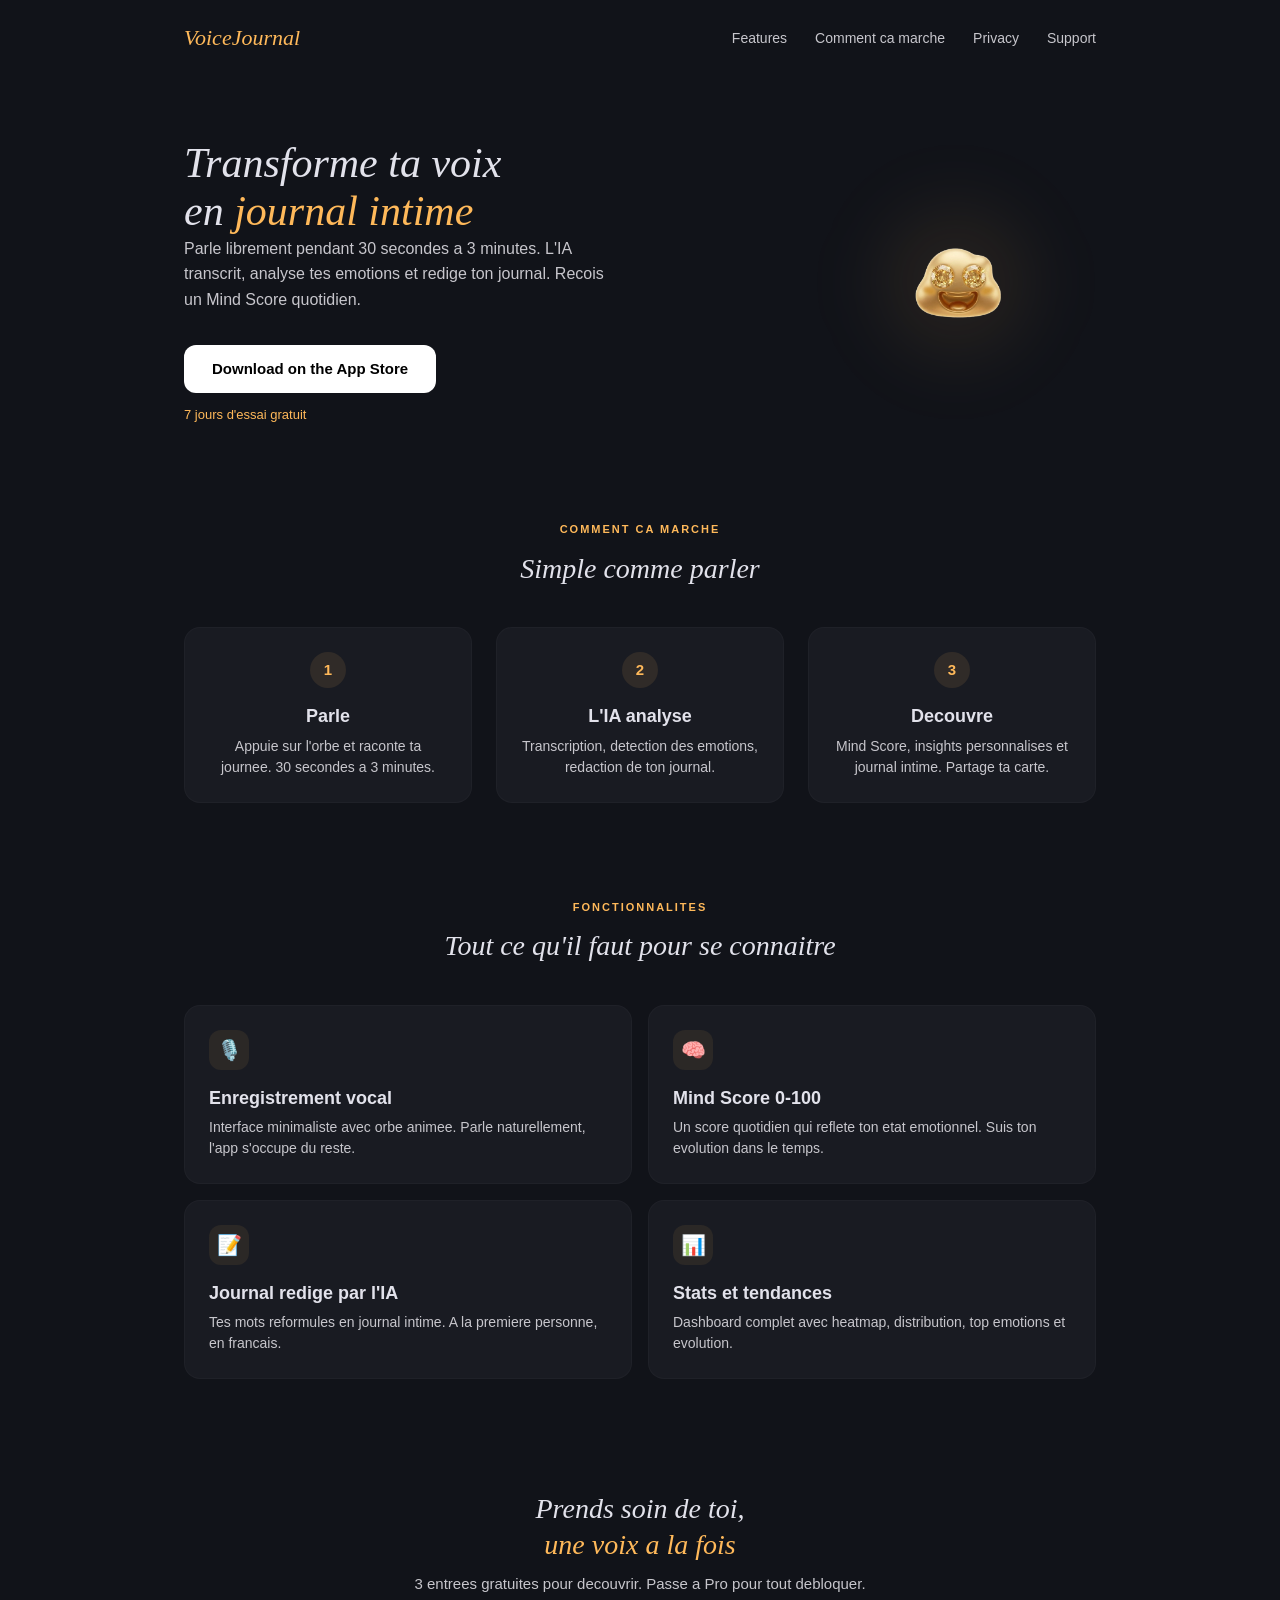
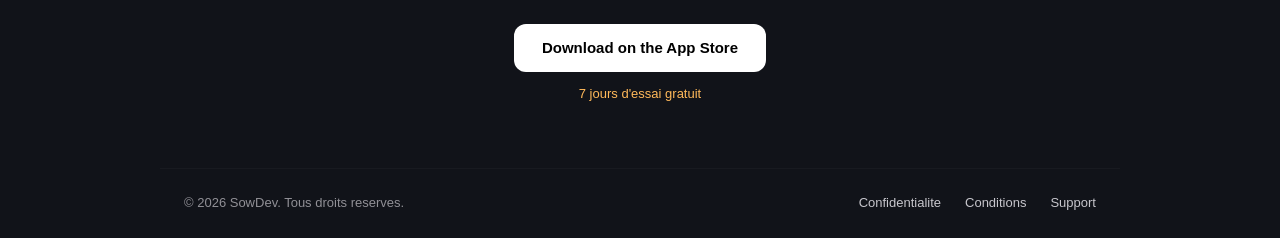
==== index.html @ 60738729 "feat: VoiceJournal landing page with privacy, terms, support - Landing page: hero with mascot + glow" ====
<!DOCTYPE html>
<html lang="fr">
<head>
  <meta charset="UTF-8">
  <meta name="viewport" content="width=device-width, initial-scale=1.0">
  <title>VoiceJournal — Transforme ta voix en journal intime</title>
  <meta name="description" content="VoiceJournal transforme ta voix en journal intime. Parle librement, l'IA transcrit, analyse tes emotions et redige ton journal. Mind Score quotidien 0-100.">
  <meta property="og:title" content="VoiceJournal — Transforme ta voix en journal intime">
  <meta property="og:description" content="Parle librement. L'IA transcrit, analyse tes emotions et redige ton journal.">
  <meta property="og:type" content="website">
  <meta property="og:image" content="assets/mascot-happy.png">
  <link rel="icon" type="image/png" href="assets/favicon.png">
  <link rel="stylesheet" href="styles.css">
  <style>
    /* ===== HERO ===== */
    .hero {
      display: flex; align-items: center; gap: 48px;
      max-width: var(--max-width); margin: 0 auto;
      padding: 64px var(--px) 48px;
    }
    .hero-content { flex: 1; }
    .hero-content p { margin-bottom: 32px; max-width: 440px; }
    .hero-mascot {
      position: relative; width: 280px; flex-shrink: 0;
      display: flex; align-items: center; justify-content: center;
    }
    .hero-mascot .glow {
      position: absolute; width: 220px; height: 220px; border-radius: 50%;
      background: radial-gradient(circle, rgba(255,185,90,0.12) 0%, transparent 70%);
      filter: blur(30px);
    }
    .hero-mascot img {
      width: 200px; height: 200px; object-fit: contain;
      position: relative; z-index: 1;
      animation: float 3s ease-in-out infinite;
    }
    @keyframes float {
      0%, 100% { transform: translateY(0); }
      50% { transform: translateY(-10px); }
    }

    /* ===== HOW IT WORKS ===== */
    .how { max-width: var(--max-width); margin: 0 auto; padding: 48px var(--px); }
    .how h2 { text-align: center; margin-bottom: 40px; }
    .steps { display: flex; gap: 24px; }
    .step { flex: 1; text-align: center; }
    .step-number {
      width: 36px; height: 36px; border-radius: 50%;
      background: rgba(255,185,90,0.1); color: var(--secondary);
      display: inline-flex; align-items: center; justify-content: center;
      font-weight: 700; font-size: 15px; margin-bottom: 16px;
      font-family: 'Manrope', sans-serif;
    }
    .step h3 { margin-bottom: 6px; }
    .step p { font-size: 14px; }

    /* ===== FEATURES ===== */
    .features { max-width: var(--max-width); margin: 0 auto; padding: 48px var(--px); }
    .features h2 { text-align: center; margin-bottom: 40px; }
    .features-grid { display: grid; grid-template-columns: 1fr 1fr; gap: 16px; }

    /* ===== CTA ===== */
    .cta {
      max-width: var(--max-width); margin: 0 auto;
      padding: 64px var(--px); text-align: center;
    }
    .cta h2 { margin-bottom: 8px; }
    .cta > p { margin-bottom: 28px; font-size: 15px; }

    /* ===== RESPONSIVE ===== */
    @media (max-width: 767px) {
      .hero {
        flex-direction: column-reverse; gap: 32px;
        padding: 32px var(--px) 32px; text-align: center;
      }
      .hero-content p { max-width: 100%; }
      .hero-mascot { width: auto; }
      .hero-mascot img { width: 140px; height: 140px; }
      .hero-mascot .glow { width: 160px; height: 160px; }
      .steps { flex-direction: column; gap: 16px; }
      .features-grid { grid-template-columns: 1fr; }
      .cta { padding: 48px var(--px); }
    }
  </style>
</head>
<body>

  <nav class="nav">
    <a class="nav-logo" href="/">VoiceJournal</a>
    <ul class="nav-links">
      <li><a href="#features">Features</a></li>
      <li><a href="#how">Comment ca marche</a></li>
      <li><a href="privacy.html">Privacy</a></li>
      <li><a href="support.html">Support</a></li>
    </ul>
  </nav>

  <section class="hero">
    <div class="hero-content">
      <h1>Transforme ta voix<br>en <span class="accent">journal intime</span></h1>
      <p>Parle librement pendant 30 secondes a 3 minutes. L'IA transcrit, analyse tes emotions et redige ton journal. Recois un Mind Score quotidien.</p>
      <a class="app-store-badge" href="#">Download on the App Store</a>
      <span class="trial-text">7 jours d'essai gratuit</span>
    </div>
    <div class="hero-mascot">
      <div class="glow"></div>
      <img src="assets/mascot-happy.png" alt="VoiceJournal mascot" loading="eager">
    </div>
  </section>

  <section class="how" id="how">
    <div class="section-label">Comment ca marche</div>
    <h2>Simple comme parler</h2>
    <div class="steps">
      <div class="card step">
        <div class="step-number">1</div>
        <h3>Parle</h3>
        <p>Appuie sur l'orbe et raconte ta journee. 30 secondes a 3 minutes.</p>
      </div>
      <div class="card step">
        <div class="step-number">2</div>
        <h3>L'IA analyse</h3>
        <p>Transcription, detection des emotions, redaction de ton journal.</p>
      </div>
      <div class="card step">
        <div class="step-number">3</div>
        <h3>Decouvre</h3>
        <p>Mind Score, insights personnalises et journal intime. Partage ta carte.</p>
      </div>
    </div>
  </section>

  <section class="features" id="features">
    <div class="section-label">Fonctionnalites</div>
    <h2>Tout ce qu'il faut pour se connaitre</h2>
    <div class="features-grid">
      <div class="card">
        <div class="card-icon">🎙️</div>
        <h3>Enregistrement vocal</h3>
        <p>Interface minimaliste avec orbe animee. Parle naturellement, l'app s'occupe du reste.</p>
      </div>
      <div class="card">
        <div class="card-icon">🧠</div>
        <h3>Mind Score 0-100</h3>
        <p>Un score quotidien qui reflete ton etat emotionnel. Suis ton evolution dans le temps.</p>
      </div>
      <div class="card">
        <div class="card-icon">📝</div>
        <h3>Journal redige par l'IA</h3>
        <p>Tes mots reformules en journal intime. A la premiere personne, en francais.</p>
      </div>
      <div class="card">
        <div class="card-icon">📊</div>
        <h3>Stats et tendances</h3>
        <p>Dashboard complet avec heatmap, distribution, top emotions et evolution.</p>
      </div>
    </div>
  </section>

  <section class="cta">
    <h2>Prends soin de toi,<br><span class="accent">une voix a la fois</span></h2>
    <p>3 entrees gratuites pour decouvrir. Passe a Pro pour tout debloquer.</p>
    <a class="app-store-badge" href="#">Download on the App Store</a>
    <span class="trial-text">7 jours d'essai gratuit</span>
  </section>

  <footer class="footer">
    <span>&copy; 2026 SowDev. Tous droits reserves.</span>
    <div class="footer-links">
      <a href="privacy.html">Confidentialite</a>
      <a href="terms.html">Conditions</a>
      <a href="support.html">Support</a>
    </div>
  </footer>

</body>
</html>
---- styles.css ----
/* ===== RESET ===== */
*, *::before, *::after { margin: 0; padding: 0; box-sizing: border-box; }
html { scroll-behavior: smooth; }

/* ===== FONTS ===== */
@import url('https://fonts.googleapis.com/css2?family=Newsreader:ital,wght@1,400&family=Manrope:wght@400;500;600;700&display=swap');

/* ===== DESIGN TOKENS ===== */
:root {
  --background: #111319;
  --surface-low: #191b22;
  --surface-container: #1e1f26;
  --surface-high: #282a30;
  --secondary: #ffb95a;
  --secondary-container: #c68315;
  --on-surface: #e2e2eb;
  --on-surface-variant: #c7c6cc;
  --outline: #919096;
  --outline-variant: #46464b;
  --ghost-border: rgba(70, 70, 75, 0.15);
  --ember-glow: rgba(255, 185, 90, 0.15);
  --max-width: 960px;
  --px: 24px;
}

body {
  background: var(--background);
  color: var(--on-surface);
  font-family: 'Manrope', -apple-system, BlinkMacSystemFont, sans-serif;
  font-size: 16px;
  line-height: 1.6;
  -webkit-font-smoothing: antialiased;
}

/* ===== TYPOGRAPHY ===== */
h1, h2 { font-family: 'Newsreader', Georgia, serif; font-style: italic; font-weight: 400; }
h1 { font-size: 42px; line-height: 1.15; }
h2 { font-size: 28px; line-height: 1.3; }
h3 { font-size: 18px; line-height: 1.4; font-family: 'Manrope', sans-serif; font-weight: 600; }
p { color: var(--on-surface-variant); }
a { color: var(--secondary); text-decoration: none; transition: opacity 0.2s; }
a:hover { opacity: 0.8; }
.accent { color: var(--secondary); }

/* ===== LAYOUT ===== */
.container { max-width: var(--max-width); margin: 0 auto; padding: 0 var(--px); }

/* ===== NAV ===== */
.nav {
  display: flex; justify-content: space-between; align-items: center;
  max-width: var(--max-width); margin: 0 auto;
  padding: 20px var(--px);
}
.nav-logo {
  font-family: 'Newsreader', Georgia, serif; font-style: italic;
  font-size: 22px; color: var(--secondary); text-decoration: none;
}
.nav-links { display: flex; gap: 28px; list-style: none; }
.nav-links a {
  color: var(--on-surface-variant); font-size: 14px; font-weight: 500;
  text-decoration: none; transition: color 0.2s;
}
.nav-links a:hover { color: var(--secondary); }

/* ===== SECTION LABEL ===== */
.section-label {
  color: var(--secondary); font-size: 11px; text-transform: uppercase;
  letter-spacing: 2px; font-weight: 600; text-align: center;
  margin-bottom: 12px; font-family: 'Manrope', sans-serif;
}

/* ===== CARDS ===== */
.card {
  background: var(--surface-low); border-radius: 16px; padding: 24px;
  border: 1px solid var(--ghost-border); transition: border-color 0.2s;
}
.card:hover { border-color: rgba(255, 185, 90, 0.2); }
.card-icon {
  width: 40px; height: 40px; border-radius: 12px;
  background: rgba(255, 185, 90, 0.08); display: flex;
  align-items: center; justify-content: center;
  font-size: 20px; margin-bottom: 16px;
}
.card h3 { margin-bottom: 6px; }
.card p { font-size: 14px; line-height: 1.5; }

/* ===== APP STORE BADGE ===== */
.app-store-badge {
  display: inline-block; background: #fff; color: #000;
  padding: 12px 28px; border-radius: 12px; font-weight: 600;
  font-size: 15px; text-decoration: none; transition: transform 0.2s;
}
.app-store-badge:hover { transform: scale(1.03); }
.trial-text {
  display: block; margin-top: 12px; font-size: 13px;
  color: var(--secondary); font-weight: 500;
}

/* ===== FOOTER ===== */
.footer {
  max-width: var(--max-width); margin: 0 auto;
  padding: 24px var(--px);
  border-top: 1px solid var(--ghost-border);
  display: flex; justify-content: space-between; align-items: center;
  font-size: 13px; color: var(--outline);
}
.footer-links { display: flex; gap: 24px; }
.footer-links a { color: var(--on-surface-variant); font-size: 13px; }

/* ===== CONTENT PAGES ===== */
.content-page {
  max-width: var(--max-width); margin: 0 auto;
  padding: 48px var(--px) 64px;
}
.content-page h1 { font-size: 32px; margin-bottom: 8px; }
.content-page .subtitle {
  color: var(--on-surface-variant); font-size: 14px; margin-bottom: 40px;
}
.content-page h2 { font-size: 22px; margin-top: 40px; margin-bottom: 16px; }
.content-page p { margin-bottom: 16px; font-size: 15px; line-height: 1.7; }
.content-page ul {
  margin-bottom: 16px; padding-left: 24px;
  color: var(--on-surface-variant); font-size: 15px; line-height: 1.7;
}
.content-page li { margin-bottom: 8px; }
.content-page strong { color: var(--on-surface); }

/* ===== FAQ ===== */
.faq-item {
  background: var(--surface-low); border-radius: 12px;
  padding: 20px 24px; margin-bottom: 12px;
  border: 1px solid var(--ghost-border);
}
.faq-item h3 { font-size: 15px; margin-bottom: 8px; color: var(--on-surface); }
.faq-item p { font-size: 14px; margin-bottom: 0; }

/* ===== RESPONSIVE ===== */
@media (max-width: 767px) {
  :root { --px: 20px; }
  h1 { font-size: 30px; }
  h2 { font-size: 22px; }

  .nav { flex-direction: column; gap: 12px; padding: 16px var(--px); }
  .nav-links { gap: 16px; }
  .nav-links a { font-size: 13px; }

  .footer { flex-direction: column; gap: 12px; text-align: center; }

  .content-page { padding: 32px var(--px) 48px; }
  .content-page h1 { font-size: 26px; }
  .content-page h2 { font-size: 20px; }
}
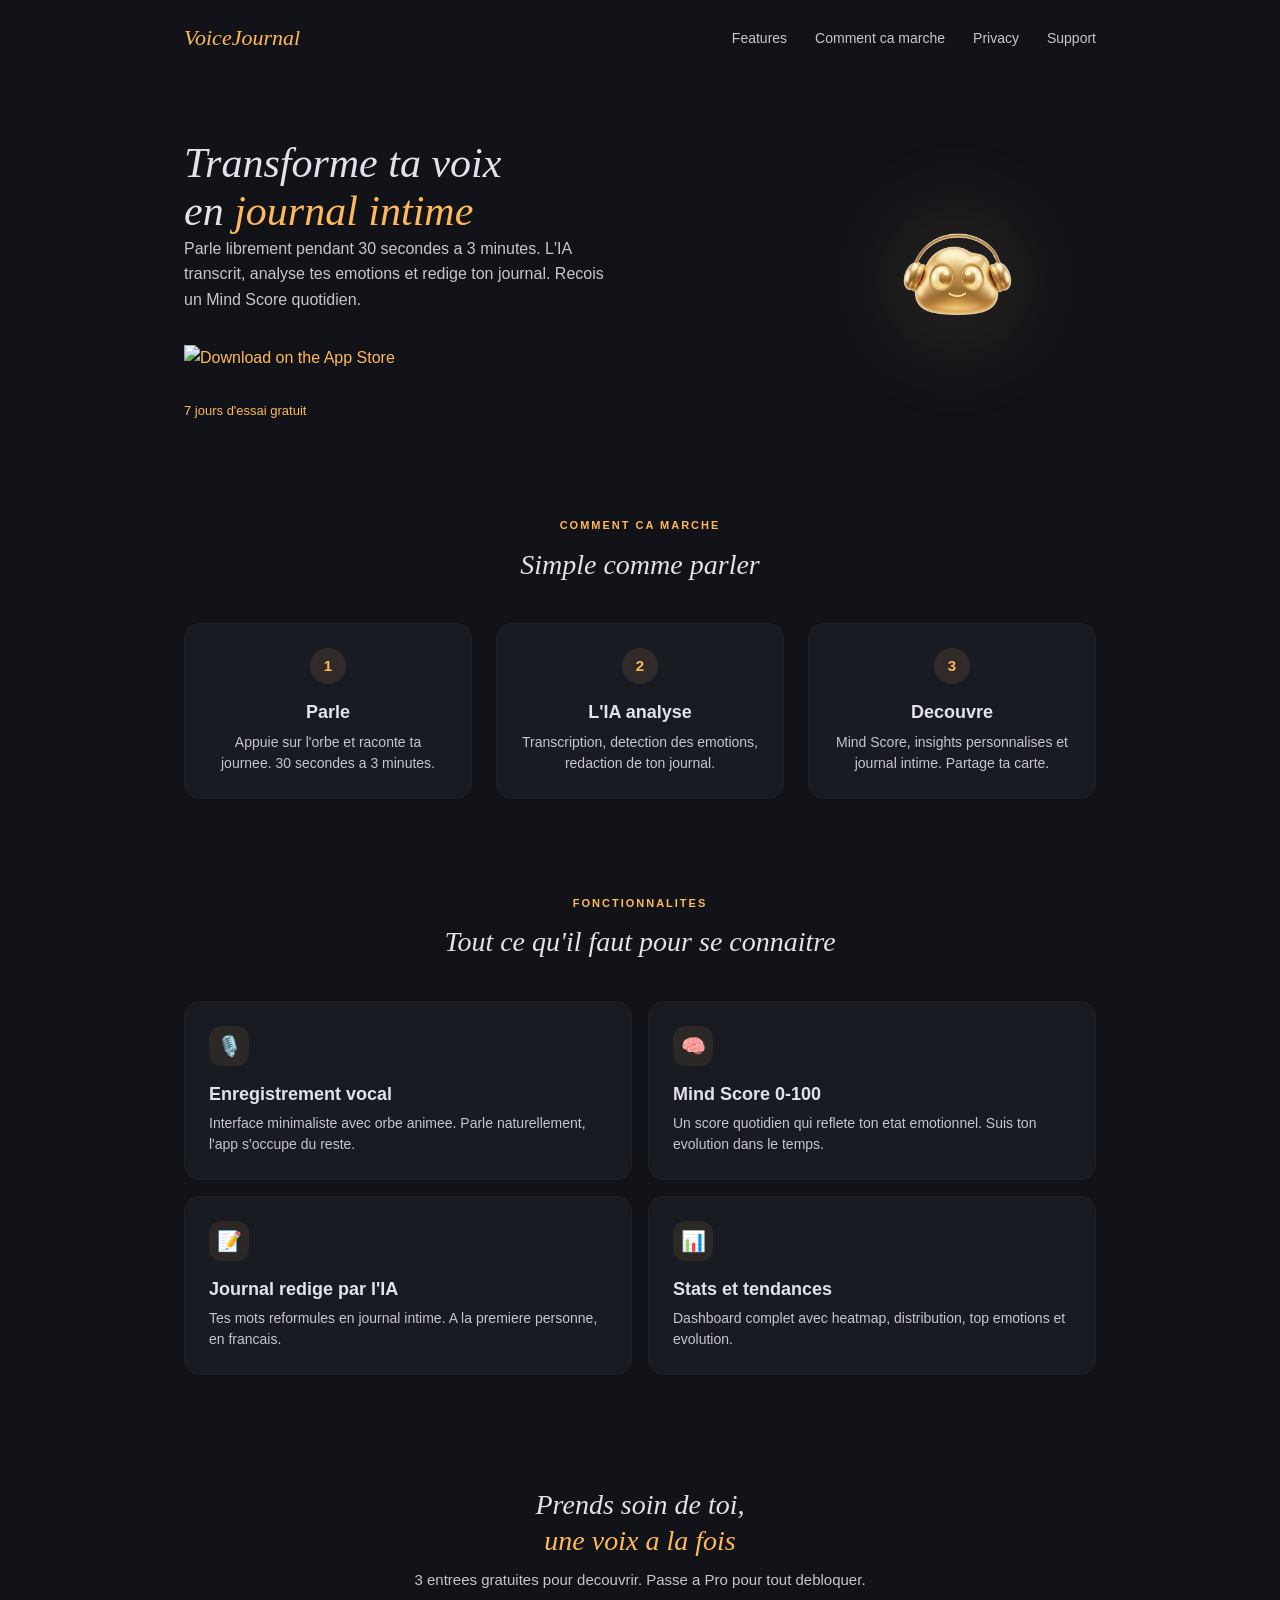
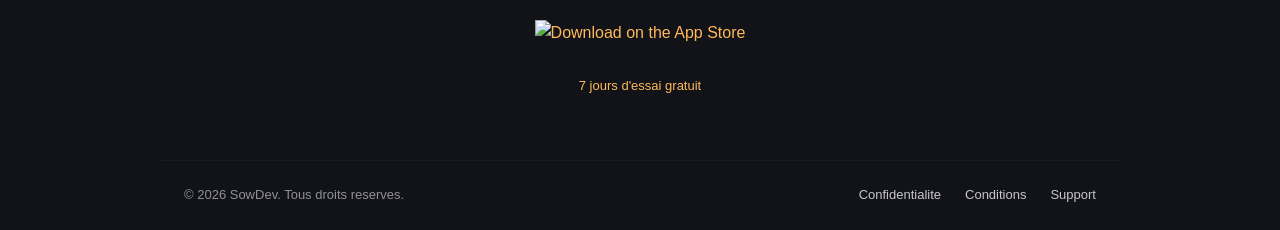
==== commit edc1d3c9: "feat: use mascot-listening + official App Store badge" ====
--- a/index.html
+++ b/index.html
@@ -8,7 +8,7 @@
   <meta property="og:title" content="VoiceJournal — Transforme ta voix en journal intime">
   <meta property="og:description" content="Parle librement. L'IA transcrit, analyse tes emotions et redige ton journal.">
   <meta property="og:type" content="website">
-  <meta property="og:image" content="assets/mascot-happy.png">
+  <meta property="og:image" content="assets/mascot-listening.png">
   <link rel="icon" type="image/png" href="assets/favicon.png">
   <link rel="stylesheet" href="styles.css">
   <style>
@@ -99,12 +99,14 @@
     <div class="hero-content">
       <h1>Transforme ta voix<br>en <span class="accent">journal intime</span></h1>
       <p>Parle librement pendant 30 secondes a 3 minutes. L'IA transcrit, analyse tes emotions et redige ton journal. Recois un Mind Score quotidien.</p>
-      <a class="app-store-badge" href="#">Download on the App Store</a>
+      <a class="app-store-badge" href="#">
+        <img src="https://developer.apple.com/assets/elements/badges/download-on-the-app-store.svg" alt="Download on the App Store" height="44">
+      </a>
       <span class="trial-text">7 jours d'essai gratuit</span>
     </div>
     <div class="hero-mascot">
       <div class="glow"></div>
-      <img src="assets/mascot-happy.png" alt="VoiceJournal mascot" loading="eager">
+      <img src="assets/mascot-listening.png" alt="VoiceJournal mascot" loading="eager">
     </div>
   </section>
 
@@ -160,7 +162,9 @@
   <section class="cta">
     <h2>Prends soin de toi,<br><span class="accent">une voix a la fois</span></h2>
     <p>3 entrees gratuites pour decouvrir. Passe a Pro pour tout debloquer.</p>
-    <a class="app-store-badge" href="#">Download on the App Store</a>
+    <a class="app-store-badge" href="#">
+        <img src="https://developer.apple.com/assets/elements/badges/download-on-the-app-store.svg" alt="Download on the App Store" height="44">
+      </a>
     <span class="trial-text">7 jours d'essai gratuit</span>
   </section>
 
--- a/styles.css
+++ b/styles.css
@@ -86,11 +86,10 @@
 
 /* ===== APP STORE BADGE ===== */
 .app-store-badge {
-  display: inline-block; background: #fff; color: #000;
-  padding: 12px 28px; border-radius: 12px; font-weight: 600;
-  font-size: 15px; text-decoration: none; transition: transform 0.2s;
+  display: inline-block; text-decoration: none; transition: transform 0.2s;
 }
-.app-store-badge:hover { transform: scale(1.03); }
+.app-store-badge:hover { transform: scale(1.03); opacity: 1; }
+.app-store-badge img { display: block; height: 44px; }
 .trial-text {
   display: block; margin-top: 12px; font-size: 13px;
   color: var(--secondary); font-weight: 500;
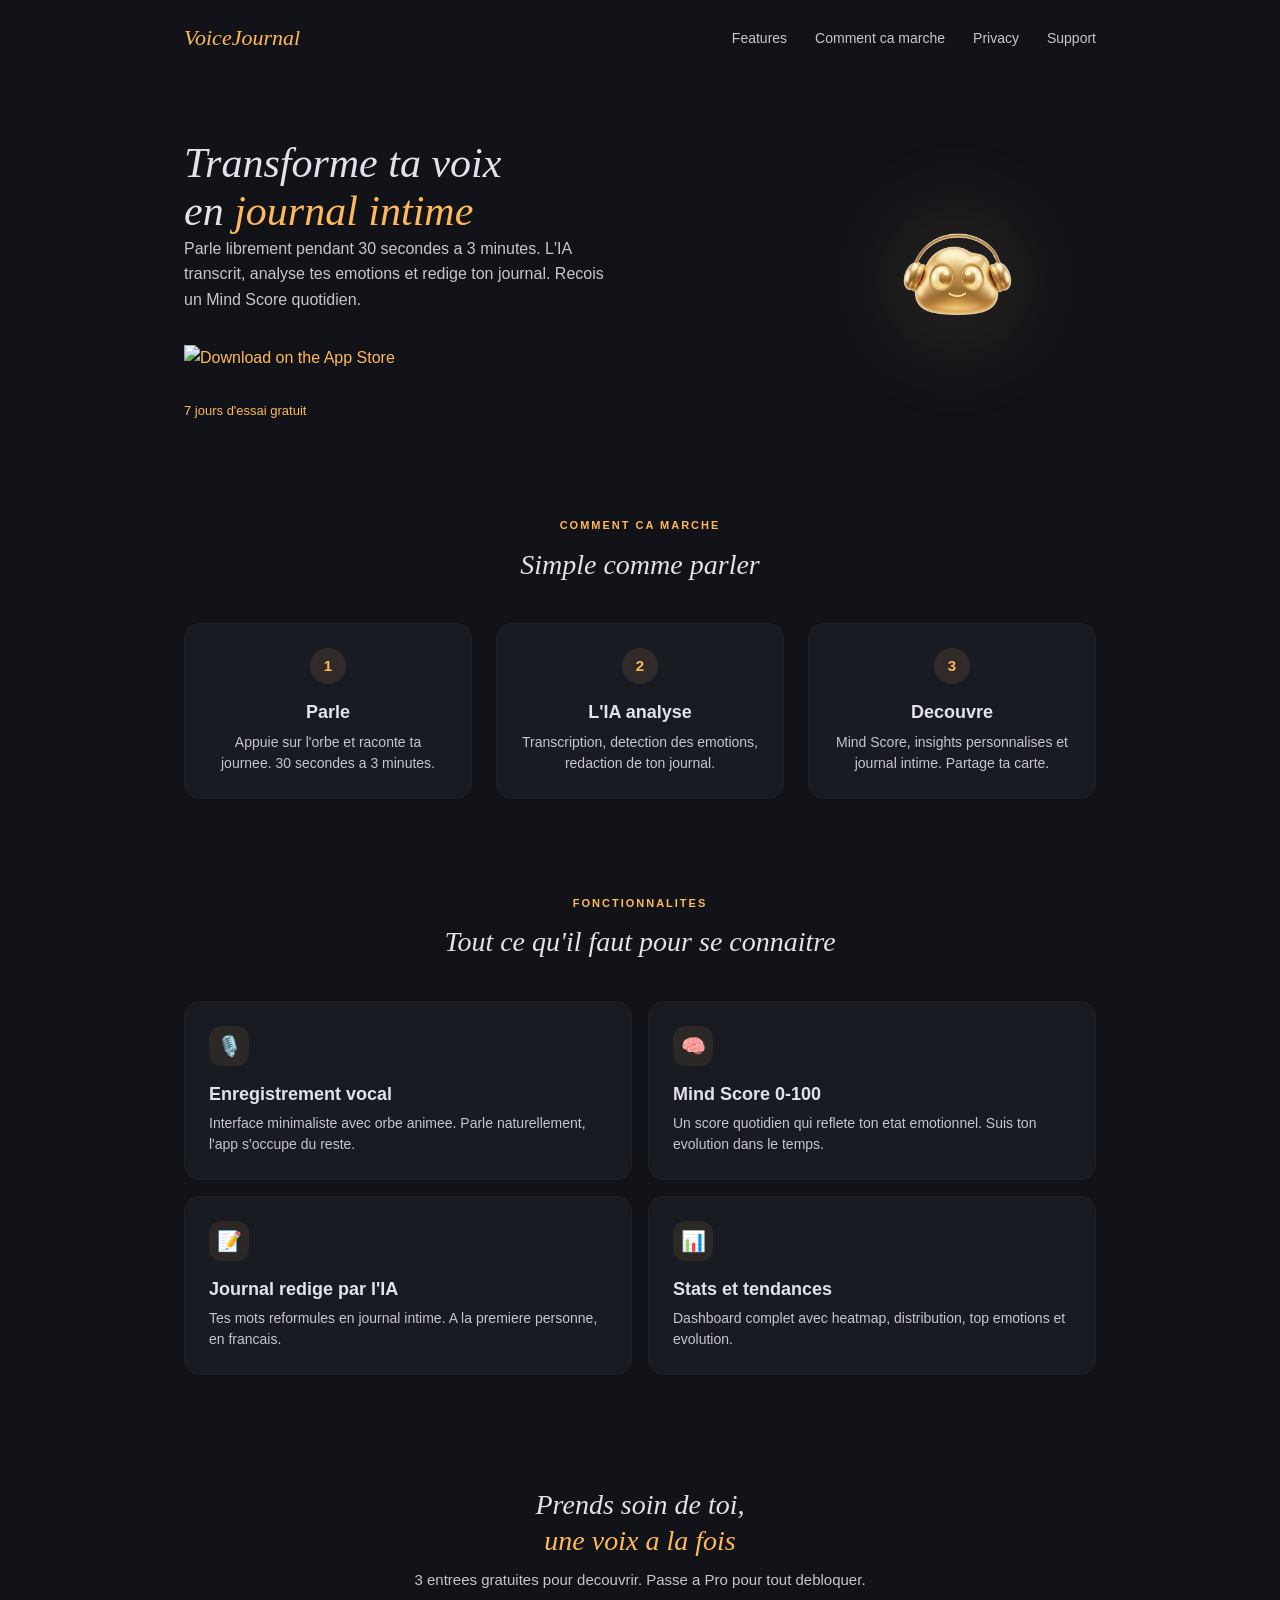
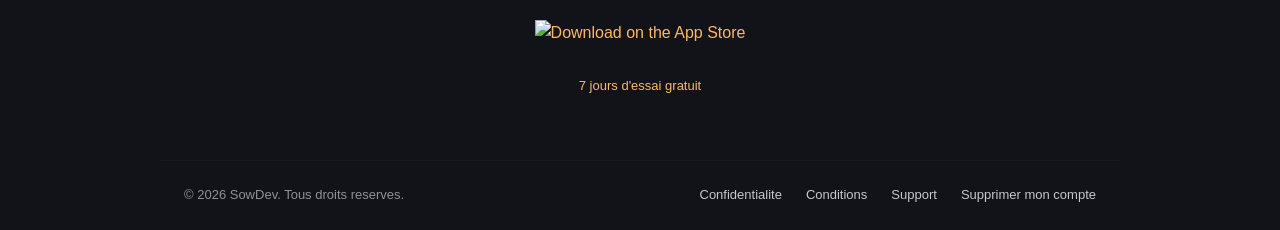
==== commit 89ca8754: "add account deletion page for Google Play compliance - new delete-account.html with procedure, delet" ====
--- a/index.html
+++ b/index.html
@@ -99,7 +99,7 @@
     <div class="hero-content">
       <h1>Transforme ta voix<br>en <span class="accent">journal intime</span></h1>
       <p>Parle librement pendant 30 secondes a 3 minutes. L'IA transcrit, analyse tes emotions et redige ton journal. Recois un Mind Score quotidien.</p>
-      <a class="app-store-badge" href="#">
+      <a class="app-store-badge" href="https://apps.apple.com/fr/app/voicejournal-journal-vocal-ia/id6762176421">
         <img src="https://developer.apple.com/assets/elements/badges/download-on-the-app-store.svg" alt="Download on the App Store" height="44">
       </a>
       <span class="trial-text">7 jours d'essai gratuit</span>
@@ -162,7 +162,7 @@
   <section class="cta">
     <h2>Prends soin de toi,<br><span class="accent">une voix a la fois</span></h2>
     <p>3 entrees gratuites pour decouvrir. Passe a Pro pour tout debloquer.</p>
-    <a class="app-store-badge" href="#">
+    <a class="app-store-badge" href="https://apps.apple.com/fr/app/voicejournal-journal-vocal-ia/id6762176421">
         <img src="https://developer.apple.com/assets/elements/badges/download-on-the-app-store.svg" alt="Download on the App Store" height="44">
       </a>
     <span class="trial-text">7 jours d'essai gratuit</span>
@@ -174,6 +174,7 @@
       <a href="privacy.html">Confidentialite</a>
       <a href="terms.html">Conditions</a>
       <a href="support.html">Support</a>
+      <a href="delete-account.html">Supprimer mon compte</a>
     </div>
   </footer>
 
